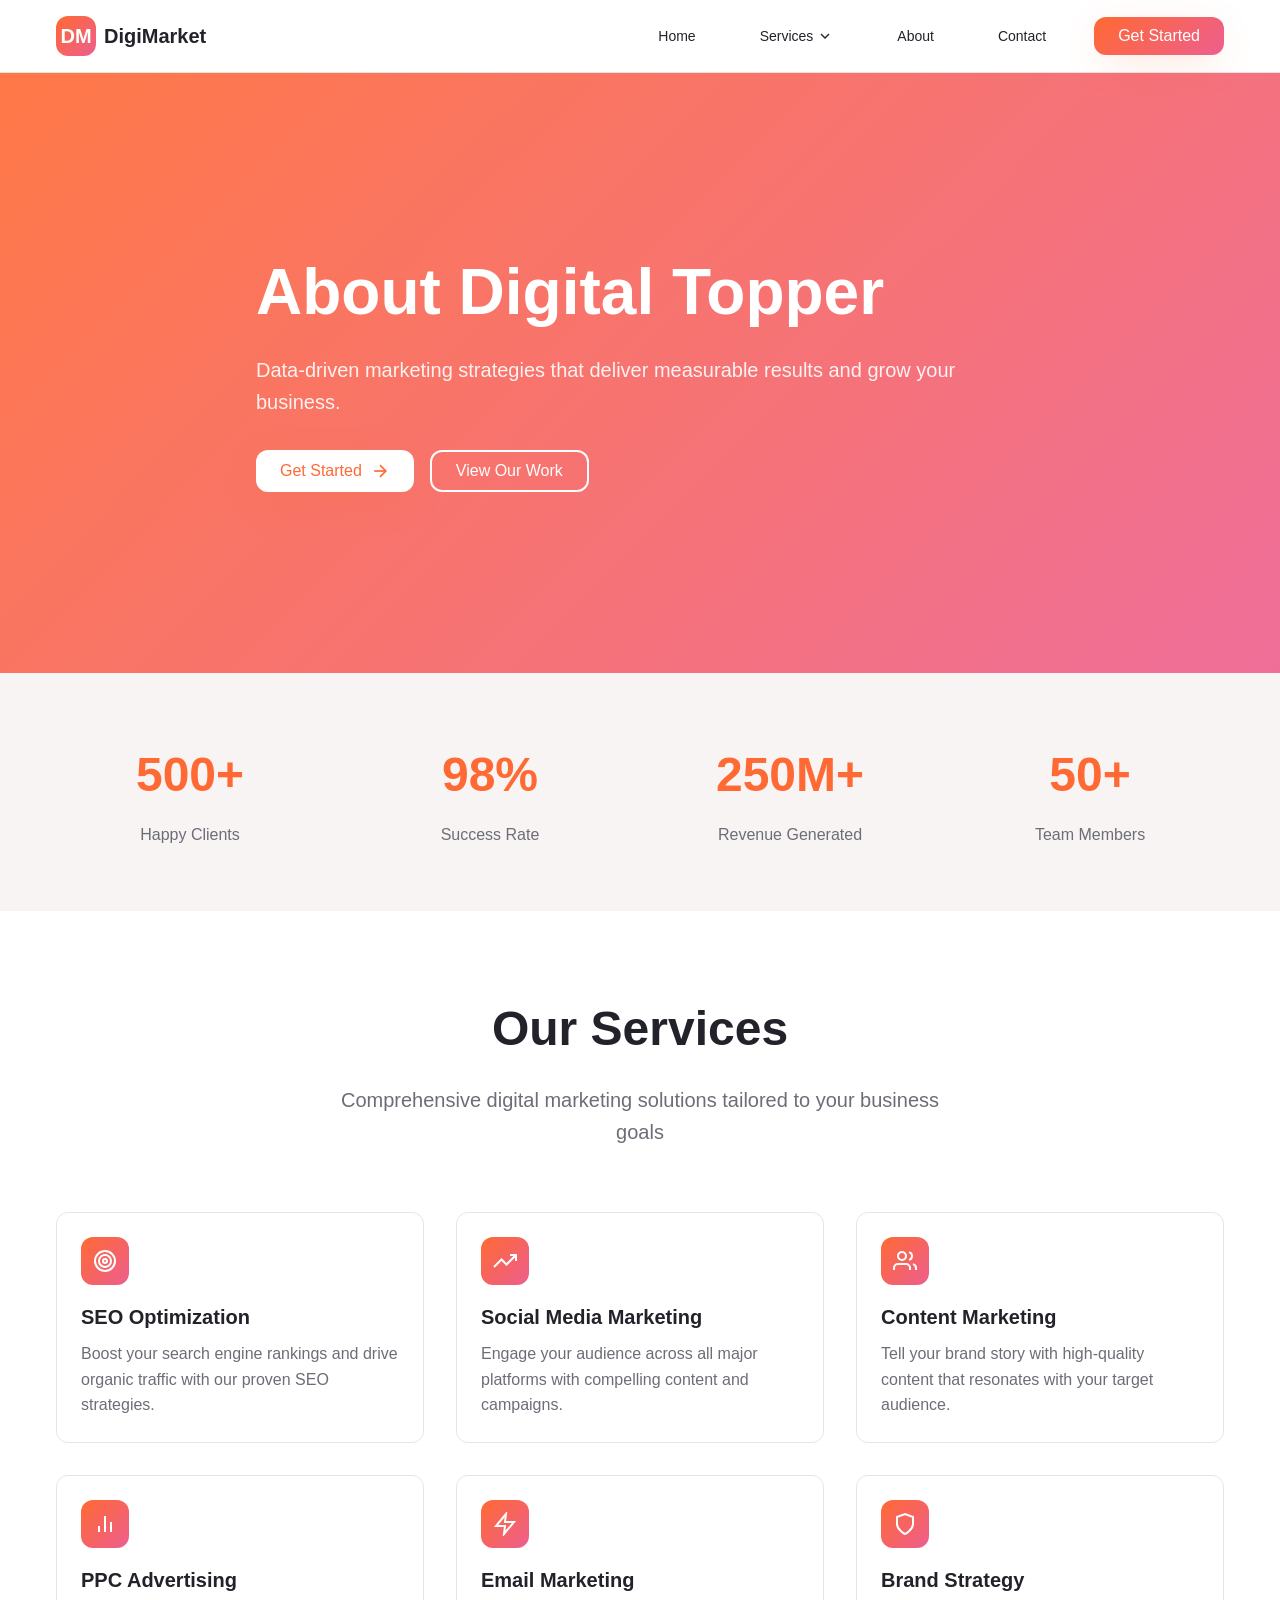
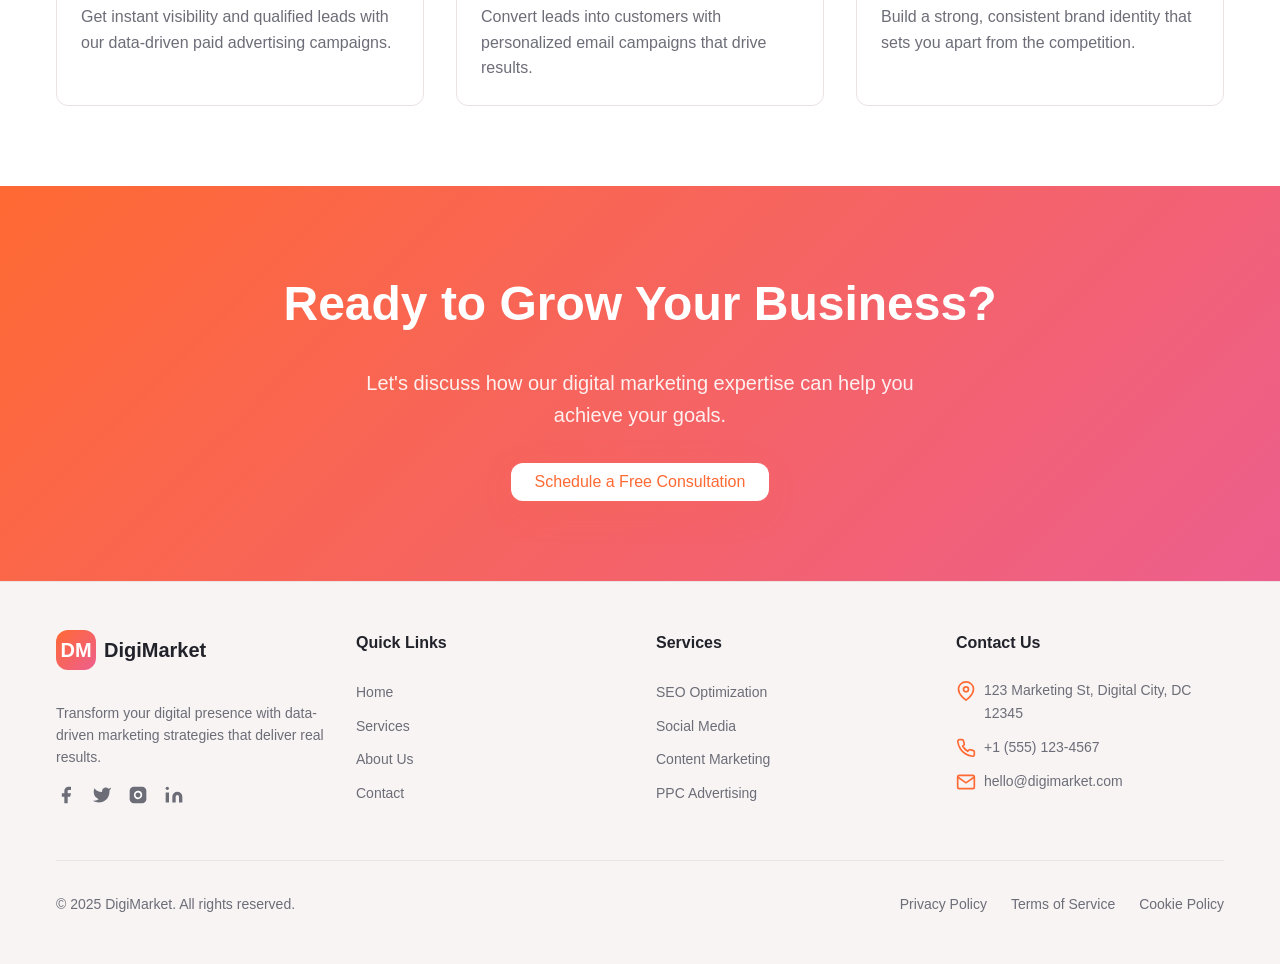
==== about.html @ c9eb3472 "about us page" ====
<!DOCTYPE html>
<html lang="en">
<head>
    <meta charset="UTF-8">
    <meta name="viewport" content="width=device-width, initial-scale=1.0">
    <title>DigiMarket - Digital Marketing Agency</title>
    <meta name="description" content="Transform your digital presence with data-driven marketing strategies. SEO, Social Media, PPC, and Content Marketing services.">
    <link rel="stylesheet" href="style.css">
</head>
<body>
    <!-- Header -->
    <header class="header">
        <nav class="nav-container">
            <div class="nav-content">
                <!-- Logo -->
                <div class="logo">
                    <div class="logo-icon">
                        <span>DM</span>
                    </div>
                    <span class="logo-text">DigiMarket</span>
                </div>

                <!-- Desktop Navigation -->
                <div class="nav-menu desktop-nav">
                    <a href="index.html" class="nav-link">Home</a>
                    
                    <div class="dropdown">
                        <button class="nav-link dropdown-toggle">
                            Services
                            <svg class="chevron" width="16" height="16" viewBox="0 0 24 24" fill="none" stroke="currentColor" stroke-width="2">
                                <polyline points="6 9 12 15 18 9"></polyline>
                            </svg>
                        </button>
                        <div class="dropdown-menu">
                            <div class="dropdown-grid">
                                <a href="#services" class="dropdown-item">
                                    <div class="dropdown-title">SEO Optimization</div>
                                    <p class="dropdown-desc">Boost your search rankings</p>
                                </a>
                                <a href="#services" class="dropdown-item">
                                    <div class="dropdown-title">Social Media Marketing</div>
                                    <p class="dropdown-desc">Engage your audience</p>
                                </a>
                                <a href="#services" class="dropdown-item">
                                    <div class="dropdown-title">Content Marketing</div>
                                    <p class="dropdown-desc">Tell your brand story</p>
                                </a>
                                <a href="#services" class="dropdown-item">
                                    <div class="dropdown-title">PPC Advertising</div>
                                    <p class="dropdown-desc">Drive targeted traffic</p>
                                </a>
                            </div>
                        </div>
                    </div>

                    <a href="about.html" class="nav-link">About</a>
                    <a href="#contact" class="nav-link">Contact</a>
                    
                    <button class="btn btn-primary">Get Started</button>
                </div>

                <!-- Mobile Menu Button -->
                <button class="mobile-menu-btn" id="mobileMenuBtn">
                    <svg class="menu-icon" width="24" height="24" viewBox="0 0 24 24" fill="none" stroke="currentColor" stroke-width="2">
                        <line x1="3" y1="12" x2="21" y2="12"></line>
                        <line x1="3" y1="6" x2="21" y2="6"></line>
                        <line x1="3" y1="18" x2="21" y2="18"></line>
                    </svg>
                    <svg class="close-icon" width="24" height="24" viewBox="0 0 24 24" fill="none" stroke="currentColor" stroke-width="2">
                        <line x1="18" y1="6" x2="6" y2="18"></line>
                        <line x1="6" y1="6" x2="18" y2="18"></line>
                    </svg>
                </button>
            </div>

            <!-- Mobile Menu -->
            <div class="mobile-menu" id="mobileMenu">
                <a href="#home" class="mobile-nav-link">Home</a>
                <div class="mobile-dropdown">
                    <div class="mobile-dropdown-title">Services</div>
                    <div class="mobile-dropdown-content">
                        <a href="#services" class="mobile-dropdown-link">SEO Optimization</a>
                        <a href="#services" class="mobile-dropdown-link">Social Media Marketing</a>
                        <a href="#services" class="mobile-dropdown-link">Content Marketing</a>
                        <a href="#services" class="mobile-dropdown-link">PPC Advertising</a>
                    </div>
                </div>
                <a href="#about" class="mobile-nav-link">About</a>
                <a href="#contact" class="mobile-nav-link">Contact</a>
                <button class="btn btn-primary mobile-btn">Get Started</button>
            </div>
        </nav>
    </header>

    <main>
        <!-- Hero Section -->
        <section id="home" class="hero">
            <div class="hero-overlay"></div>
            <div class="hero-image"></div>
            <div class="hero-content">
                <h1 class="hero-title">About Digital Topper</h1>
                <p class="hero-subtitle">Data-driven marketing strategies that deliver measurable results and grow your business.</p>
                <div class="hero-buttons">
                    <button class="btn btn-hero">
                        Get Started
                        <svg width="20" height="20" viewBox="0 0 24 24" fill="none" stroke="currentColor" stroke-width="2">
                            <line x1="5" y1="12" x2="19" y2="12"></line>
                            <polyline points="12 5 19 12 12 19"></polyline>
                        </svg>
                    </button>
                    <button class="btn btn-outline">View Our Work</button>
                </div>
            </div>
        </section>

        <!-- Stats Section -->
        <section class="stats">
            <div class="container">
                <div class="stats-grid">
                    <div class="stat-item">
                        <div class="stat-value">500+</div>
                        <div class="stat-label">Happy Clients</div>
                    </div>
                    <div class="stat-item">
                        <div class="stat-value">98%</div>
                        <div class="stat-label">Success Rate</div>
                    </div>
                    <div class="stat-item">
                        <div class="stat-value">250M+</div>
                        <div class="stat-label">Revenue Generated</div>
                    </div>
                    <div class="stat-item">
                        <div class="stat-value">50+</div>
                        <div class="stat-label">Team Members</div>
                    </div>
                </div>
            </div>
        </section>

        <!-- Services Section -->
        <section id="services" class="services">
            <div class="container">
                <div class="section-header">
                    <h2 class="section-title">Our Services</h2>
                    <p class="section-subtitle">Comprehensive digital marketing solutions tailored to your business goals</p>
                </div>
                <div class="services-grid">
                    <div class="service-card">
                        <div class="service-icon">
                            <svg width="24" height="24" viewBox="0 0 24 24" fill="none" stroke="currentColor" stroke-width="2">
                                <circle cx="12" cy="12" r="10"></circle>
                                <circle cx="12" cy="12" r="6"></circle>
                                <circle cx="12" cy="12" r="2"></circle>
                            </svg>
                        </div>
                        <h3 class="service-title">SEO Optimization</h3>
                        <p class="service-desc">Boost your search engine rankings and drive organic traffic with our proven SEO strategies.</p>
                    </div>
                    
                    <div class="service-card">
                        <div class="service-icon">
                            <svg width="24" height="24" viewBox="0 0 24 24" fill="none" stroke="currentColor" stroke-width="2">
                                <polyline points="23 6 13.5 15.5 8.5 10.5 1 18"></polyline>
                                <polyline points="17 6 23 6 23 12"></polyline>
                            </svg>
                        </div>
                        <h3 class="service-title">Social Media Marketing</h3>
                        <p class="service-desc">Engage your audience across all major platforms with compelling content and campaigns.</p>
                    </div>

                    <div class="service-card">
                        <div class="service-icon">
                            <svg width="24" height="24" viewBox="0 0 24 24" fill="none" stroke="currentColor" stroke-width="2">
                                <path d="M17 21v-2a4 4 0 0 0-4-4H5a4 4 0 0 0-4 4v2"></path>
                                <circle cx="9" cy="7" r="4"></circle>
                                <path d="M23 21v-2a4 4 0 0 0-3-3.87"></path>
                                <path d="M16 3.13a4 4 0 0 1 0 7.75"></path>
                            </svg>
                        </div>
                        <h3 class="service-title">Content Marketing</h3>
                        <p class="service-desc">Tell your brand story with high-quality content that resonates with your target audience.</p>
                    </div>

                    <div class="service-card">
                        <div class="service-icon">
                            <svg width="24" height="24" viewBox="0 0 24 24" fill="none" stroke="currentColor" stroke-width="2">
                                <line x1="18" y1="20" x2="18" y2="10"></line>
                                <line x1="12" y1="20" x2="12" y2="4"></line>
                                <line x1="6" y1="20" x2="6" y2="14"></line>
                            </svg>
                        </div>
                        <h3 class="service-title">PPC Advertising</h3>
                        <p class="service-desc">Get instant visibility and qualified leads with our data-driven paid advertising campaigns.</p>
                    </div>

                    <div class="service-card">
                        <div class="service-icon">
                            <svg width="24" height="24" viewBox="0 0 24 24" fill="none" stroke="currentColor" stroke-width="2">
                                <polygon points="13 2 3 14 12 14 11 22 21 10 12 10 13 2"></polygon>
                            </svg>
                        </div>
                        <h3 class="service-title">Email Marketing</h3>
                        <p class="service-desc">Convert leads into customers with personalized email campaigns that drive results.</p>
                    </div>

                    <div class="service-card">
                        <div class="service-icon">
                            <svg width="24" height="24" viewBox="0 0 24 24" fill="none" stroke="currentColor" stroke-width="2">
                                <path d="M12 22s8-4 8-10V5l-8-3-8 3v7c0 6 8 10 8 10z"></path>
                            </svg>
                        </div>
                        <h3 class="service-title">Brand Strategy</h3>
                        <p class="service-desc">Build a strong, consistent brand identity that sets you apart from the competition.</p>
                    </div>
                </div>
            </div>
        </section>

        <!-- CTA Section -->
        <section id="contact" class="cta">
            <div class="container cta-content">
                <h2 class="cta-title">Ready to Grow Your Business?</h2>
                <p class="cta-subtitle">Let's discuss how our digital marketing expertise can help you achieve your goals.</p>
                <button class="btn btn-hero">Schedule a Free Consultation</button>
            </div>
        </section>
    </main>

    <!-- Footer -->
    <footer class="footer">
        <div class="container">
            <div class="footer-grid">
                <!-- Company Info -->
                <div class="footer-col">
                    <div class="logo footer-logo">
                        <div class="logo-icon">
                            <span>DM</span>
                        </div>
                        <span class="logo-text">DigiMarket</span>
                    </div>
                    <p class="footer-desc">Transform your digital presence with data-driven marketing strategies that deliver real results.</p>
                    <div class="social-links">
                        <a href="#" class="social-link">
                            <svg width="20" height="20" viewBox="0 0 24 24" fill="currentColor">
                                <path d="M18 2h-3a5 5 0 0 0-5 5v3H7v4h3v8h4v-8h3l1-4h-4V7a1 1 0 0 1 1-1h3z"></path>
                            </svg>
                        </a>
                        <a href="#" class="social-link">
                            <svg width="20" height="20" viewBox="0 0 24 24" fill="currentColor">
                                <path d="M23 3a10.9 10.9 0 0 1-3.14 1.53 4.48 4.48 0 0 0-7.86 3v1A10.66 10.66 0 0 1 3 4s-4 9 5 13a11.64 11.64 0 0 1-7 2c9 5 20 0 20-11.5a4.5 4.5 0 0 0-.08-.83A7.72 7.72 0 0 0 23 3z"></path>
                            </svg>
                        </a>
                        <a href="#" class="social-link">
                            <svg width="20" height="20" viewBox="0 0 24 24" fill="currentColor">
                                <rect x="2" y="2" width="20" height="20" rx="5" ry="5"></rect>
                                <path d="M16 11.37A4 4 0 1 1 12.63 8 4 4 0 0 1 16 11.37z" stroke="white" stroke-width="2"></path>
                                <line x1="17.5" y1="6.5" x2="17.51" y2="6.5" stroke="white" stroke-width="2"></line>
                            </svg>
                        </a>
                        <a href="#" class="social-link">
                            <svg width="20" height="20" viewBox="0 0 24 24" fill="currentColor">
                                <path d="M16 8a6 6 0 0 1 6 6v7h-4v-7a2 2 0 0 0-2-2 2 2 0 0 0-2 2v7h-4v-7a6 6 0 0 1 6-6z"></path>
                                <rect x="2" y="9" width="4" height="12"></rect>
                                <circle cx="4" cy="4" r="2"></circle>
                            </svg>
                        </a>
                    </div>
                </div>

                <!-- Quick Links -->
                <div class="footer-col">
                    <h3 class="footer-heading">Quick Links</h3>
                    <ul class="footer-links">
                        <li><a href="#home">Home</a></li>
                        <li><a href="#services">Services</a></li>
                        <li><a href="#about">About Us</a></li>
                        <li><a href="#contact">Contact</a></li>
                    </ul>
                </div>

                <!-- Services -->
                <div class="footer-col">
                    <h3 class="footer-heading">Services</h3>
                    <ul class="footer-links">
                        <li><a href="#">SEO Optimization</a></li>
                        <li><a href="#">Social Media</a></li>
                        <li><a href="#">Content Marketing</a></li>
                        <li><a href="#">PPC Advertising</a></li>
                    </ul>
                </div>

                <!-- Contact Info -->
                <div class="footer-col">
                    <h3 class="footer-heading">Contact Us</h3>
                    <ul class="footer-contact">
                        <li>
                            <svg width="20" height="20" viewBox="0 0 24 24" fill="none" stroke="currentColor" stroke-width="2">
                                <path d="M21 10c0 7-9 13-9 13s-9-6-9-13a9 9 0 0 1 18 0z"></path>
                                <circle cx="12" cy="10" r="3"></circle>
                            </svg>
                            <span>123 Marketing St, Digital City, DC 12345</span>
                        </li>
                        <li>
                            <svg width="20" height="20" viewBox="0 0 24 24" fill="none" stroke="currentColor" stroke-width="2">
                                <path d="M22 16.92v3a2 2 0 0 1-2.18 2 19.79 19.79 0 0 1-8.63-3.07 19.5 19.5 0 0 1-6-6 19.79 19.79 0 0 1-3.07-8.67A2 2 0 0 1 4.11 2h3a2 2 0 0 1 2 1.72 12.84 12.84 0 0 0 .7 2.81 2 2 0 0 1-.45 2.11L8.09 9.91a16 16 0 0 0 6 6l1.27-1.27a2 2 0 0 1 2.11-.45 12.84 12.84 0 0 0 2.81.7A2 2 0 0 1 22 16.92z"></path>
                            </svg>
                            <span>+1 (555) 123-4567</span>
                        </li>
                        <li>
                            <svg width="20" height="20" viewBox="0 0 24 24" fill="none" stroke="currentColor" stroke-width="2">
                                <path d="M4 4h16c1.1 0 2 .9 2 2v12c0 1.1-.9 2-2 2H4c-1.1 0-2-.9-2-2V6c0-1.1.9-2 2-2z"></path>
                                <polyline points="22,6 12,13 2,6"></polyline>
                            </svg>
                            <span>hello@digimarket.com</span>
                        </li>
                    </ul>
                </div>
            </div>

            <div class="footer-bottom">
                <p class="footer-copyright">© 2025 DigiMarket. All rights reserved.</p>
                <div class="footer-legal">
                    <a href="#">Privacy Policy</a>
                    <a href="#">Terms of Service</a>
                    <a href="#">Cookie Policy</a>
                </div>
            </div>
        </div>
    </footer>

    <script src="script.js"></script>
</body>
</html>
---- style.css ----
/* CSS Variables - Design System */
:root {
    --background: #ffffff;
    --foreground: hsl(240, 10%, 15%);
    --primary: hsl(16, 100%, 60%);
    --primary-foreground: #ffffff;
    --primary-glow: hsl(16, 100%, 70%);
    --secondary: hsl(265, 60%, 50%);
    --accent: hsl(340, 80%, 65%);
    --muted: hsl(20, 20%, 96%);
    --muted-foreground: hsl(240, 5%, 45%);
    --border: hsl(20, 15%, 90%);
    --radius: 0.75rem;
    --shadow-glow: 0 10px 40px -10px rgba(255, 107, 53, 0.3);
    --shadow-card: 0 4px 20px -2px rgba(38, 38, 51, 0.08);
}

/* Reset */
* {
    margin: 0;
    padding: 0;
    box-sizing: border-box;
}

body {
    font-family: -apple-system, BlinkMacSystemFont, 'Segoe UI', Roboto, 'Helvetica Neue', Arial, sans-serif;
    background-color: var(--background);
    color: var(--foreground);
    line-height: 1.6;
}

.container {
    max-width: 1200px;
    margin: 0 auto;
    padding: 0 1rem;
}

/* Header */
.header {
    position: sticky;
    top: 0;
    z-index: 50;
    width: 100%;
    background-color: rgba(255, 255, 255, 0.95);
    backdrop-filter: blur(10px);
    border-bottom: 1px solid var(--border);
}

.nav-container {
    max-width: 1200px;
    margin: 0 auto;
    padding: 1rem;
}

.nav-content {
    display: flex;
    align-items: center;
    justify-content: space-between;
}

/* Logo */
.logo {
    display: flex;
    align-items: center;
    gap: 0.5rem;
}

.logo-icon {
    display: flex;
    align-items: center;
    justify-content: center;
    width: 40px;
    height: 40px;
    background: linear-gradient(135deg, var(--primary), var(--accent));
    border-radius: var(--radius);
}

.logo-icon span {
    font-size: 1.25rem;
    font-weight: 700;
    color: var(--primary-foreground);
}

.logo-text {
    font-size: 1.25rem;
    font-weight: 700;
    color: var(--foreground);
}

/* Navigation */
.nav-menu {
    display: none;
    align-items: center;
    gap: 2rem;
}

.nav-link {
    padding: 0.5rem 1rem;
    font-size: 0.875rem;
    font-weight: 500;
    color: var(--foreground);
    text-decoration: none;
    transition: color 0.3s;
    background: none;
    border: none;
    cursor: pointer;
    display: flex;
    align-items: center;
    gap: 0.25rem;
}

.nav-link:hover {
    color: var(--primary);
}

/* Dropdown */
.dropdown {
    position: relative;
}

.dropdown-toggle {
    display: flex;
    align-items: center;
    gap: 0.25rem;
}

.chevron {
    transition: transform 0.3s;
}

.dropdown:hover .chevron {
    transform: rotate(180deg);
}

.dropdown-menu {
    position: absolute;
    top: 100%;
    left: 0;
    margin-top: 0.5rem;
    background-color: var(--background);
    border: 1px solid var(--border);
    border-radius: var(--radius);
    box-shadow: var(--shadow-card);
    opacity: 0;
    visibility: hidden;
    transform: translateY(-10px);
    transition: all 0.3s;
    z-index: 100;
}

.dropdown:hover .dropdown-menu {
    opacity: 1;
    visibility: visible;
    transform: translateY(0);
}

.dropdown-grid {
    display: grid;
    grid-template-columns: repeat(2, 1fr);
    gap: 0.75rem;
    padding: 1rem;
    width: 500px;
}

.dropdown-item {
    padding: 0.75rem;
    border-radius: calc(var(--radius) - 2px);
    text-decoration: none;
    color: var(--foreground);
    transition: background-color 0.3s;
}

.dropdown-item:hover {
    background-color: var(--accent);
    color: var(--primary-foreground);
}

.dropdown-title {
    font-size: 0.875rem;
    font-weight: 500;
    margin-bottom: 0.25rem;
}

.dropdown-desc {
    font-size: 0.875rem;
    color: var(--muted-foreground);
}

.dropdown-item:hover .dropdown-desc {
    color: rgba(255, 255, 255, 0.9);
}

/* Buttons */
.btn {
    padding: 0.625rem 1.5rem;
    font-size: 1rem;
    font-weight: 500;
    border-radius: var(--radius);
    border: none;
    cursor: pointer;
    transition: all 0.3s;
    display: inline-flex;
    align-items: center;
    gap: 0.5rem;
}

.btn-primary {
    background: linear-gradient(135deg, var(--primary), var(--accent));
    color: var(--primary-foreground);
    box-shadow: var(--shadow-glow);
}

.btn-primary:hover {
    opacity: 0.9;
}

.btn-hero {
    background-color: var(--background);
    color: var(--primary);
    box-shadow: var(--shadow-glow);
}

.btn-hero:hover {
    background-color: rgba(255, 255, 255, 0.9);
}

.btn-outline {
    background-color: transparent;
    color: var(--primary-foreground);
    border: 2px solid var(--primary-foreground);
}

.btn-outline:hover {
    background-color: rgba(255, 255, 255, 0.1);
}

/* Mobile Menu */
.mobile-menu-btn {
    display: block;
    background: none;
    border: none;
    cursor: pointer;
    padding: 0.5rem;
}

.close-icon {
    display: none;
}

.mobile-menu-btn.active .menu-icon {
    display: none;
}

.mobile-menu-btn.active .close-icon {
    display: block;
}

.mobile-menu {
    display: none;
    flex-direction: column;
    gap: 1rem;
    margin-top: 1rem;
    padding-bottom: 1rem;
    animation: fadeIn 0.3s ease-out;
}

.mobile-menu.active {
    display: flex;
}

.mobile-nav-link {
    padding: 0.5rem 1rem;
    font-size: 0.875rem;
    font-weight: 500;
    color: var(--foreground);
    text-decoration: none;
}

.mobile-dropdown-title {
    padding: 0.5rem 1rem;
    font-size: 0.875rem;
    font-weight: 500;
    display: flex;
    align-items: center;
    gap: 0.5rem;
}

.mobile-dropdown-content {
    padding-left: 2rem;
    display: flex;
    flex-direction: column;
    gap: 0.5rem;
}

.mobile-dropdown-link {
    font-size: 0.875rem;
    color: var(--muted-foreground);
    text-decoration: none;
}

.mobile-btn {
    margin: 0 1rem;
}

/* Hero Section */
.hero {
    position: relative;
    overflow: hidden;
    min-height: 600px;
    display: flex;
    align-items: center;
}

.hero-overlay {
    position: absolute;
    inset: 0;
    background: linear-gradient(135deg, var(--primary), var(--accent));
    opacity: 0.9;
}

.hero-image {
    position: absolute;
    inset: 0;
    background-image: url('https://images.unsplash.com/photo-1460925895917-afdab827c52f?auto=format&fit=crop&w=1920&q=80');
    background-size: cover;
    background-position: center;
    opacity: 0.2;
}

.hero-content {
    position: relative;
    max-width: 1200px;
    margin: 0 auto;
    padding: 6rem 1rem;
    max-width: 800px;
    animation: fadeInUp 0.8s ease-out;
}

.hero-title {
    font-size: 3rem;
    font-weight: 700;
    color: var(--primary-foreground);
    margin-bottom: 1.5rem;
    line-height: 1.2;
}

.hero-subtitle {
    font-size: 1.25rem;
    color: rgba(255, 255, 255, 0.9);
    margin-bottom: 2rem;
}

.hero-buttons {
    display: flex;
    flex-wrap: wrap;
    gap: 1rem;
}

/* Stats Section */
.stats {
    background-color: var(--muted);
    padding: 4rem 1rem;
}

.stats-grid {
    display: grid;
    grid-template-columns: repeat(2, 1fr);
    gap: 2rem;
}

.stat-item {
    text-align: center;
    animation: fadeInUp 0.8s ease-out;
}

.stat-value {
    font-size: 3rem;
    font-weight: 700;
    color: var(--primary);
    margin-bottom: 0.5rem;
}

.stat-label {
    color: var(--muted-foreground);
}

/* Services Section */
.services {
    padding: 5rem 1rem;
}

.section-header {
    text-align: center;
    margin-bottom: 4rem;
    animation: fadeIn 0.6s ease-out;
}

.section-title {
    font-size: 2.5rem;
    font-weight: 700;
    margin-bottom: 1rem;
}

.section-subtitle {
    font-size: 1.25rem;
    color: var(--muted-foreground);
    max-width: 600px;
    margin: 0 auto;
}

.services-grid {
    display: grid;
    grid-template-columns: 1fr;
    gap: 2rem;
}

.service-card {
    padding: 1.5rem;
    border: 1px solid var(--border);
    border-radius: var(--radius);
    background-color: var(--background);
    transition: all 0.3s;
    animation: fadeInUp 0.8s ease-out;
}

.service-card:hover {
    box-shadow: var(--shadow-glow);
    transform: translateY(-5px);
}

.service-icon {
    width: 48px;
    height: 48px;
    display: flex;
    align-items: center;
    justify-content: center;
    background: linear-gradient(135deg, var(--primary), var(--accent));
    border-radius: var(--radius);
    margin-bottom: 1rem;
    transition: transform 0.3s;
}

.service-card:hover .service-icon {
    transform: scale(1.1);
}

.service-icon svg {
    color: var(--primary-foreground);
}

.service-title {
    font-size: 1.25rem;
    font-weight: 600;
    margin-bottom: 0.5rem;
    transition: color 0.3s;
}

.service-card:hover .service-title {
    color: var(--primary);
}

.service-desc {
    color: var(--muted-foreground);
}

/* CTA Section */
.cta {
    background: linear-gradient(135deg, var(--primary), var(--accent));
    padding: 5rem 1rem;
}

.cta-content {
    text-align: center;
}

.cta-title {
    font-size: 2.5rem;
    font-weight: 700;
    color: var(--primary-foreground);
    margin-bottom: 1.5rem;
    animation: fadeIn 0.6s ease-out;
}

.cta-subtitle {
    font-size: 1.25rem;
    color: rgba(255, 255, 255, 0.9);
    margin-bottom: 2rem;
    max-width: 600px;
    margin-left: auto;
    margin-right: auto;
    animation: fadeInUp 0.8s ease-out;
}

/* Footer */
.footer {
    background-color: var(--muted);
    border-top: 1px solid var(--border);
    padding: 3rem 1rem;
}

.footer-grid {
    display: grid;
    grid-template-columns: 1fr;
    gap: 2rem;
    margin-bottom: 3rem;
}

.footer-col {
    display: flex;
    flex-direction: column;
    gap: 1rem;
}

.footer-logo {
    margin-bottom: 1rem;
}

.footer-desc {
    font-size: 0.875rem;
    color: var(--muted-foreground);
}

.social-links {
    display: flex;
    gap: 1rem;
}

.social-link {
    color: var(--muted-foreground);
    transition: color 0.3s;
}

.social-link:hover {
    color: var(--primary);
}

.footer-heading {
    font-size: 1rem;
    font-weight: 600;
    margin-bottom: 0.5rem;
}

.footer-links {
    list-style: none;
    display: flex;
    flex-direction: column;
    gap: 0.5rem;
}

.footer-links a {
    font-size: 0.875rem;
    color: var(--muted-foreground);
    text-decoration: none;
    transition: color 0.3s;
}

.footer-links a:hover {
    color: var(--primary);
}

.footer-contact {
    list-style: none;
    display: flex;
    flex-direction: column;
    gap: 0.75rem;
}

.footer-contact li {
    display: flex;
    align-items: flex-start;
    gap: 0.5rem;
    font-size: 0.875rem;
    color: var(--muted-foreground);
}

.footer-contact svg {
    color: var(--primary);
    flex-shrink: 0;
    margin-top: 2px;
}

.footer-bottom {
    display: flex;
    flex-direction: column;
    gap: 1rem;
    padding-top: 2rem;
    border-top: 1px solid var(--border);
    align-items: center;
}

.footer-copyright {
    font-size: 0.875rem;
    color: var(--muted-foreground);
}

.footer-legal {
    display: flex;
    gap: 1.5rem;
}

.footer-legal a {
    font-size: 0.875rem;
    color: var(--muted-foreground);
    text-decoration: none;
    transition: color 0.3s;
}

.footer-legal a:hover {
    color: var(--primary);
}

/* Animations */
@keyframes fadeIn {
    from {
        opacity: 0;
    }
    to {
        opacity: 1;
    }
}

@keyframes fadeInUp {
    from {
        opacity: 0;
        transform: translateY(30px);
    }
    to {
        opacity: 1;
        transform: translateY(0);
    }
}

/* Responsive Design */
@media (min-width: 768px) {
    .nav-menu {
        display: flex;
    }

    .mobile-menu-btn {
        display: none;
    }

    .desktop-nav {
        display: flex !important;
    }

    .hero-title {
        font-size: 4rem;
    }

    .stats-grid {
        grid-template-columns: repeat(4, 1fr);
    }

    .services-grid {
        grid-template-columns: repeat(2, 1fr);
    }

    .footer-grid {
        grid-template-columns: repeat(4, 1fr);
    }

    .footer-bottom {
        flex-direction: row;
        justify-content: space-between;
    }
}

@media (min-width: 1024px) {
    .services-grid {
        grid-template-columns: repeat(3, 1fr);
    }

    .section-title {
        font-size: 3rem;
    }

    .cta-title {
        font-size: 3rem;
    }
}
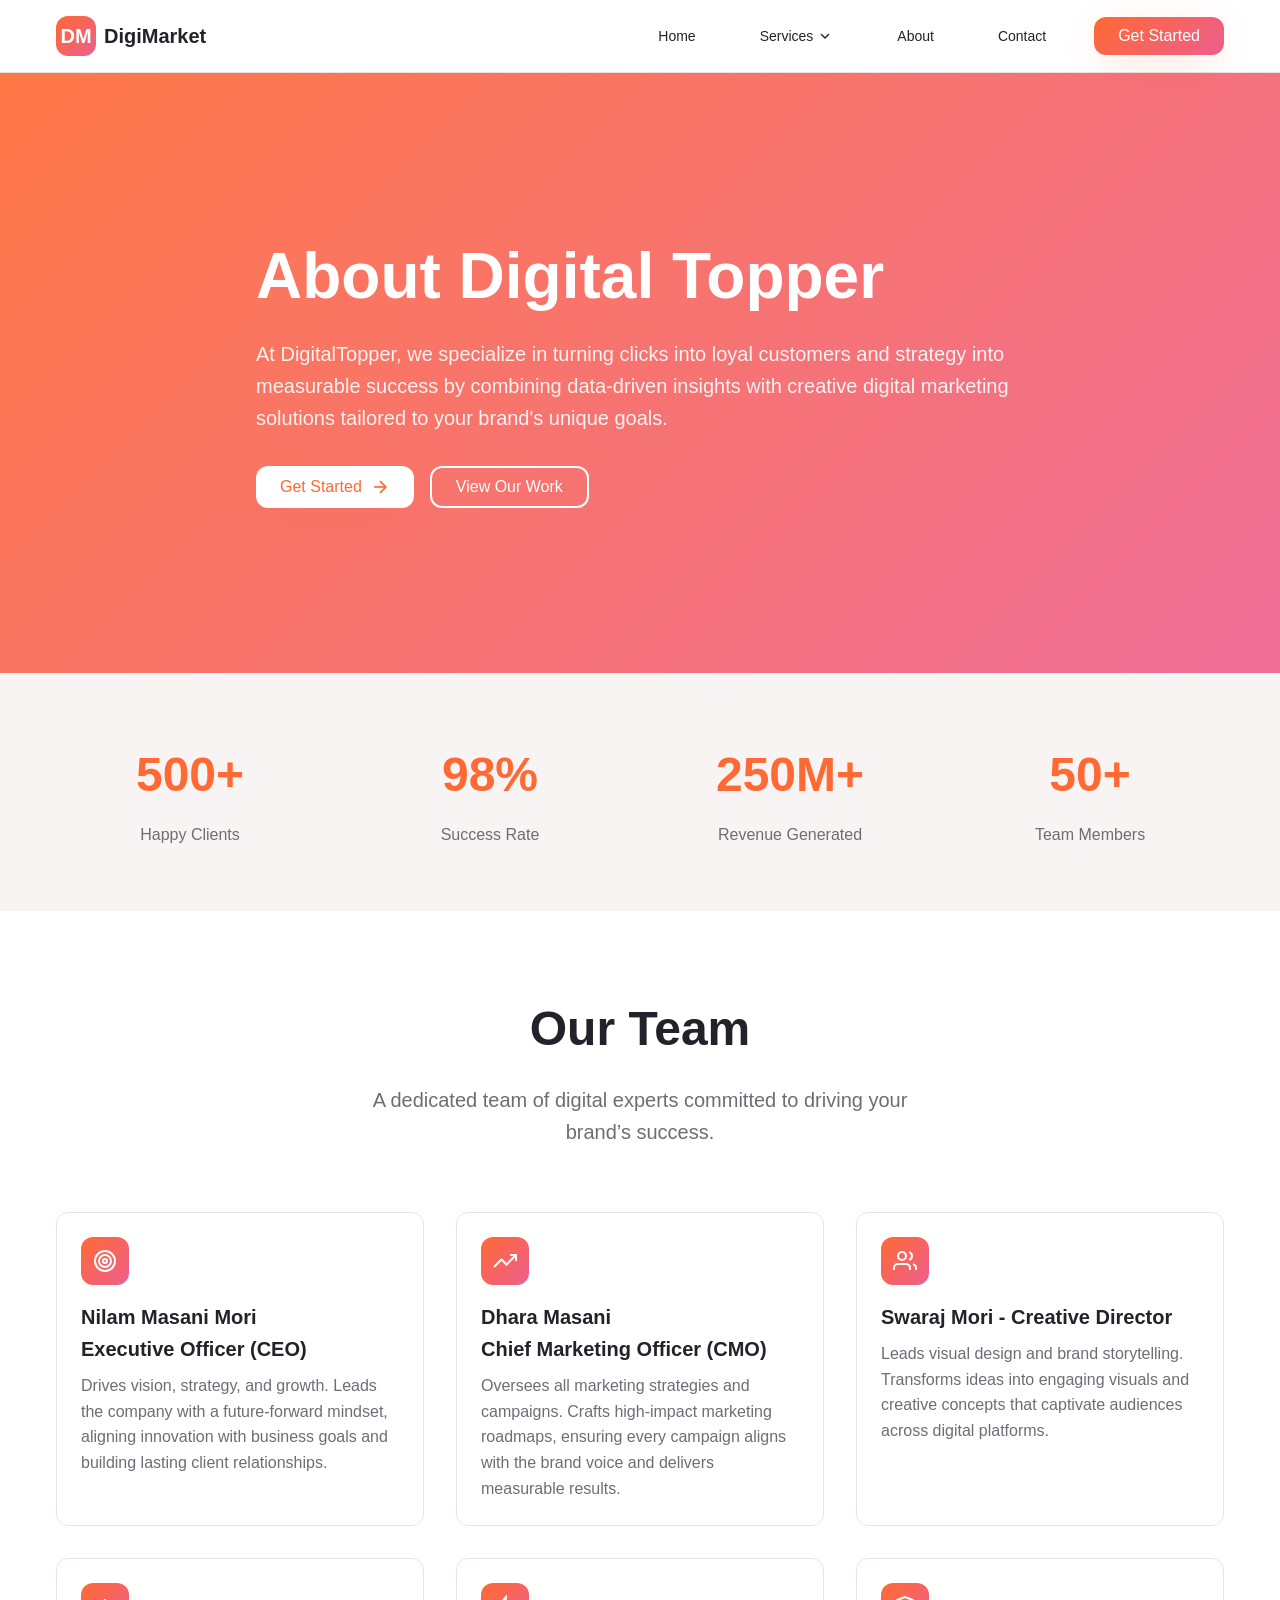
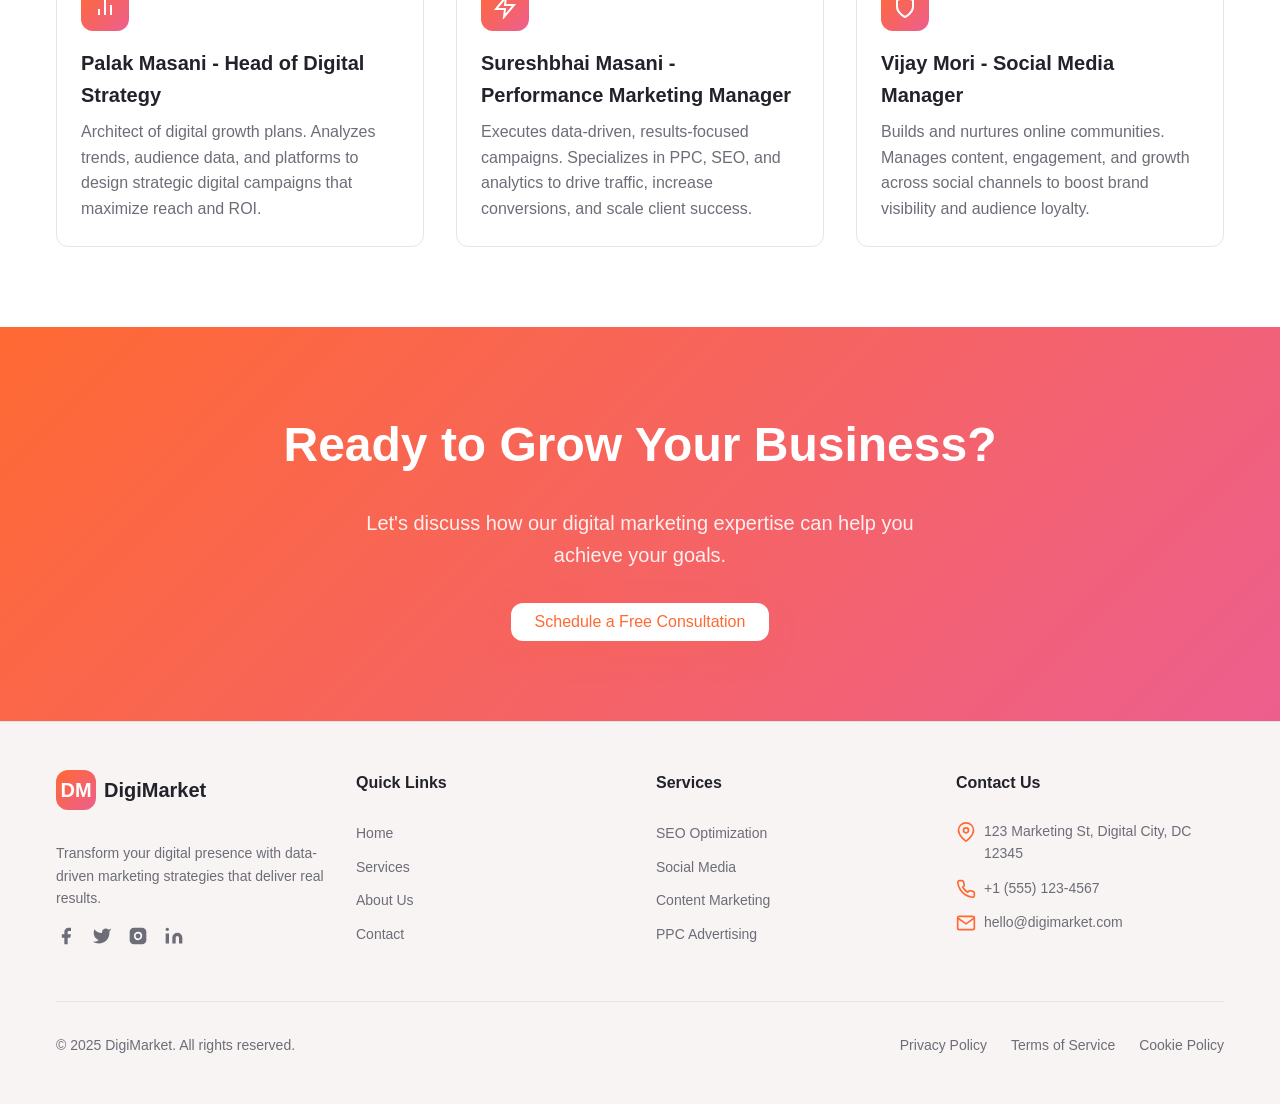
==== commit 32de34fa: "full site structure" ====
--- a/about.html
+++ b/about.html
@@ -33,19 +33,19 @@
                         </button>
                         <div class="dropdown-menu">
                             <div class="dropdown-grid">
-                                <a href="#services" class="dropdown-item">
+                                <a href="seo-optimization.html" class="dropdown-item">
                                     <div class="dropdown-title">SEO Optimization</div>
                                     <p class="dropdown-desc">Boost your search rankings</p>
                                 </a>
-                                <a href="#services" class="dropdown-item">
+                                <a href="social-marketing.html" class="dropdown-item">
                                     <div class="dropdown-title">Social Media Marketing</div>
                                     <p class="dropdown-desc">Engage your audience</p>
                                 </a>
-                                <a href="#services" class="dropdown-item">
+                                <a href="content-marketing.html" class="dropdown-item">
                                     <div class="dropdown-title">Content Marketing</div>
                                     <p class="dropdown-desc">Tell your brand story</p>
                                 </a>
-                                <a href="#services" class="dropdown-item">
+                                <a href="ppc.html" class="dropdown-item">
                                     <div class="dropdown-title">PPC Advertising</div>
                                     <p class="dropdown-desc">Drive targeted traffic</p>
                                 </a>
@@ -54,9 +54,9 @@
                     </div>
 
                     <a href="about.html" class="nav-link">About</a>
-                    <a href="#contact" class="nav-link">Contact</a>
+                    <a href="contact.html" class="nav-link">Contact</a>
                     
-                    <button class="btn btn-primary">Get Started</button>
+                    <a href="contact.html"><button class="btn btn-primary">Get Started</button></a>
                 </div>
 
                 <!-- Mobile Menu Button -->
@@ -99,7 +99,7 @@
             <div class="hero-image"></div>
             <div class="hero-content">
                 <h1 class="hero-title">About Digital Topper</h1>
-                <p class="hero-subtitle">Data-driven marketing strategies that deliver measurable results and grow your business.</p>
+                <p class="hero-subtitle">At DigitalTopper, we specialize in turning clicks into loyal customers and strategy into measurable success by combining data-driven insights with creative digital marketing solutions tailored to your brand's unique goals.</p>
                 <div class="hero-buttons">
                     <button class="btn btn-hero">
                         Get Started
@@ -141,8 +141,8 @@
         <section id="services" class="services">
             <div class="container">
                 <div class="section-header">
-                    <h2 class="section-title">Our Services</h2>
-                    <p class="section-subtitle">Comprehensive digital marketing solutions tailored to your business goals</p>
+                    <h2 class="section-title">Our Team</h2>
+                    <p class="section-subtitle">A dedicated team of digital experts committed to driving your brand’s success.</p>
                 </div>
                 <div class="services-grid">
                     <div class="service-card">
@@ -153,8 +153,9 @@
                                 <circle cx="12" cy="12" r="2"></circle>
                             </svg>
                         </div>
-                        <h3 class="service-title">SEO Optimization</h3>
-                        <p class="service-desc">Boost your search engine rankings and drive organic traffic with our proven SEO strategies.</p>
+                        <h3 class="service-title">Nilam Masani Mori </br> Executive Officer (CEO)</h3>
+                        <p class="service-desc">Drives vision, strategy, and growth.
+Leads the company with a future-forward mindset, aligning innovation with business goals and building lasting client relationships.</p>
                     </div>
                     
                     <div class="service-card">
@@ -164,8 +165,9 @@
                                 <polyline points="17 6 23 6 23 12"></polyline>
                             </svg>
                         </div>
-                        <h3 class="service-title">Social Media Marketing</h3>
-                        <p class="service-desc">Engage your audience across all major platforms with compelling content and campaigns.</p>
+                        <h3 class="service-title">Dhara Masani </br>Chief Marketing Officer (CMO)</h3>
+                        <p class="service-desc">Oversees all marketing strategies and campaigns.
+Crafts high-impact marketing roadmaps, ensuring every campaign aligns with the brand voice and delivers measurable results.</p>
                     </div>
 
                     <div class="service-card">
@@ -177,8 +179,9 @@
                                 <path d="M16 3.13a4 4 0 0 1 0 7.75"></path>
                             </svg>
                         </div>
-                        <h3 class="service-title">Content Marketing</h3>
-                        <p class="service-desc">Tell your brand story with high-quality content that resonates with your target audience.</p>
+                        <h3 class="service-title">Swaraj Mori - Creative Director</h3>
+                        <p class="service-desc">Leads visual design and brand storytelling.
+Transforms ideas into engaging visuals and creative concepts that captivate audiences across digital platforms.</p>
                     </div>
 
                     <div class="service-card">
@@ -189,8 +192,9 @@
                                 <line x1="6" y1="20" x2="6" y2="14"></line>
                             </svg>
                         </div>
-                        <h3 class="service-title">PPC Advertising</h3>
-                        <p class="service-desc">Get instant visibility and qualified leads with our data-driven paid advertising campaigns.</p>
+                        <h3 class="service-title">Palak Masani - Head of Digital Strategy</h3>
+                        <p class="service-desc">Architect of digital growth plans.
+Analyzes trends, audience data, and platforms to design strategic digital campaigns that maximize reach and ROI.</p>
                     </div>
 
                     <div class="service-card">
@@ -199,8 +203,9 @@
                                 <polygon points="13 2 3 14 12 14 11 22 21 10 12 10 13 2"></polygon>
                             </svg>
                         </div>
-                        <h3 class="service-title">Email Marketing</h3>
-                        <p class="service-desc">Convert leads into customers with personalized email campaigns that drive results.</p>
+                        <h3 class="service-title">Sureshbhai Masani - Performance Marketing Manager</h3>
+                        <p class="service-desc">Executes data-driven, results-focused campaigns.
+Specializes in PPC, SEO, and analytics to drive traffic, increase conversions, and scale client success.</p>
                     </div>
 
                     <div class="service-card">
@@ -209,8 +214,9 @@
                                 <path d="M12 22s8-4 8-10V5l-8-3-8 3v7c0 6 8 10 8 10z"></path>
                             </svg>
                         </div>
-                        <h3 class="service-title">Brand Strategy</h3>
-                        <p class="service-desc">Build a strong, consistent brand identity that sets you apart from the competition.</p>
+                        <h3 class="service-title">Vijay Mori - Social Media Manager</h3>
+                        <p class="service-desc">Builds and nurtures online communities.
+Manages content, engagement, and growth across social channels to boost brand visibility and audience loyalty.</p>
                     </div>
                 </div>
             </div>
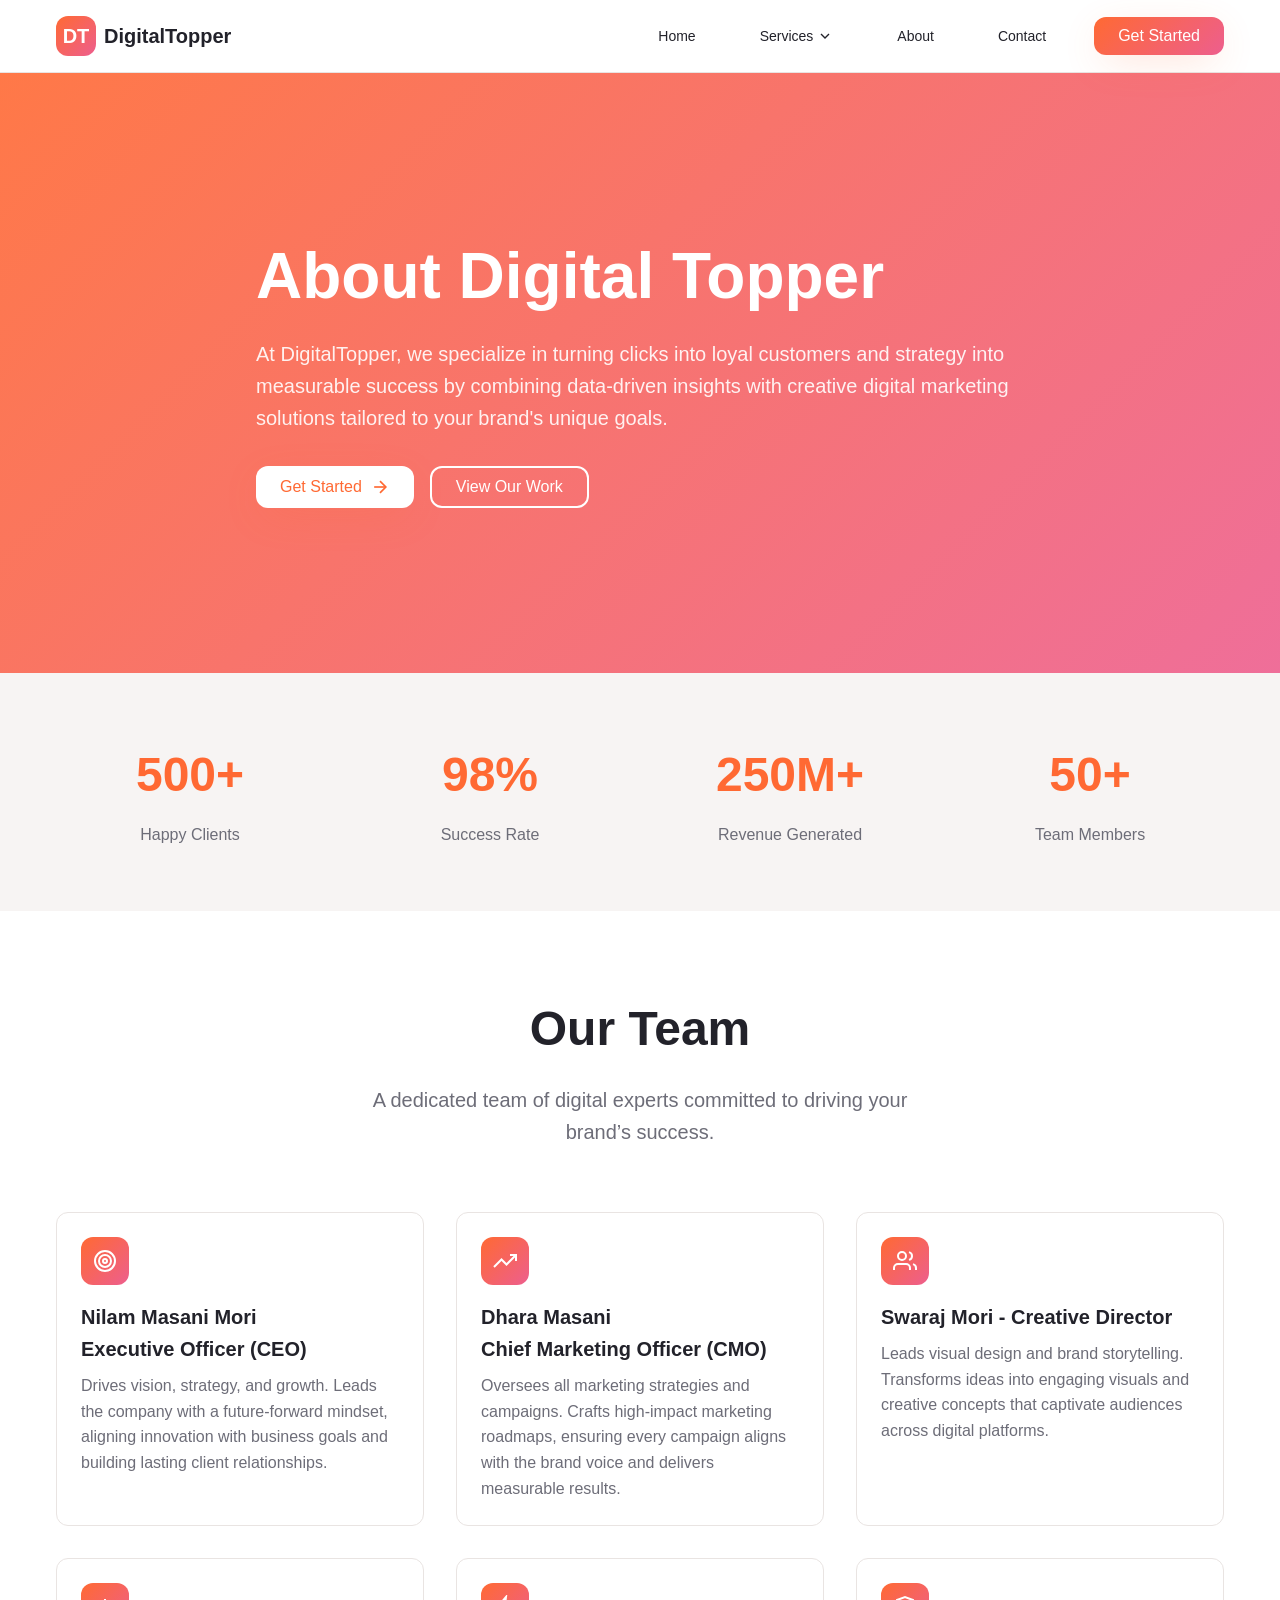
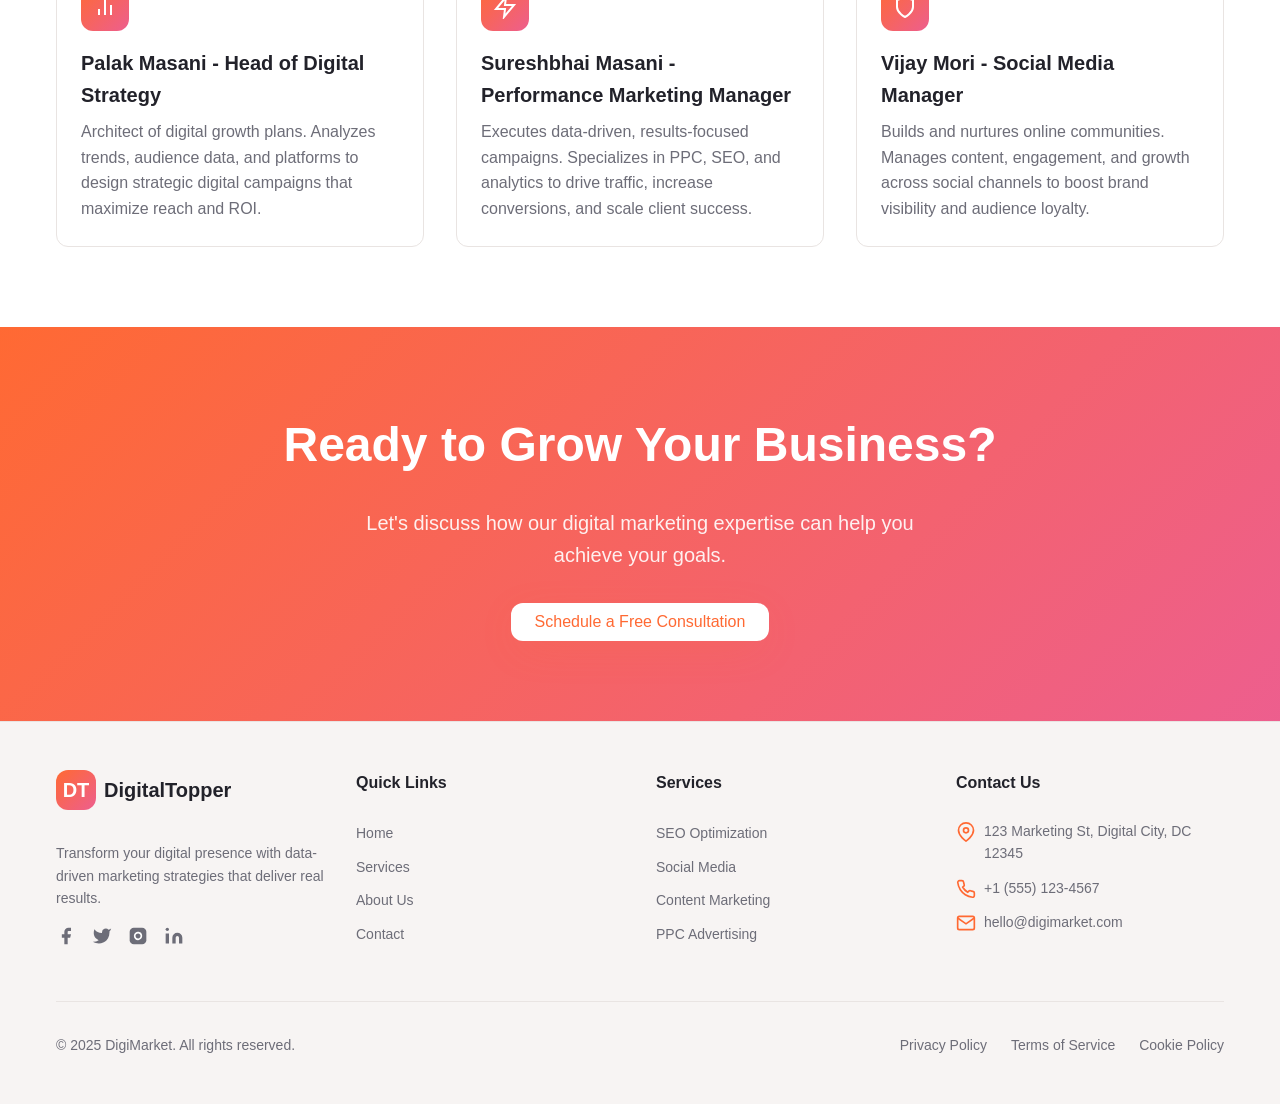
==== commit 36631322: "header change" ====
--- a/about.html
+++ b/about.html
@@ -15,9 +15,9 @@
                 <!-- Logo -->
                 <div class="logo">
                     <div class="logo-icon">
-                        <span>DM</span>
-                    </div>
-                    <span class="logo-text">DigiMarket</span>
+                        <span>DT</span>
+                    </div>
+                    <span class="logo-text">DigitalTopper</span>
                 </div>
 
                 <!-- Desktop Navigation -->
@@ -96,7 +96,7 @@
         <!-- Hero Section -->
         <section id="home" class="hero">
             <div class="hero-overlay"></div>
-            <div class="hero-image"></div>
+            <div class="hero-image2"></div>
             <div class="hero-content">
                 <h1 class="hero-title">About Digital Topper</h1>
                 <p class="hero-subtitle">At DigitalTopper, we specialize in turning clicks into loyal customers and strategy into measurable success by combining data-driven insights with creative digital marketing solutions tailored to your brand's unique goals.</p>
@@ -240,9 +240,9 @@
                 <div class="footer-col">
                     <div class="logo footer-logo">
                         <div class="logo-icon">
-                            <span>DM</span>
-                        </div>
-                        <span class="logo-text">DigiMarket</span>
+                            <span>DT</span>
+                        </div>
+                        <span class="logo-text">DigitalTopper</span>
                     </div>
                     <p class="footer-desc">Transform your digital presence with data-driven marketing strategies that deliver real results.</p>
                     <div class="social-links">
--- a/style.css
+++ b/style.css
@@ -327,6 +327,77 @@
     opacity: 0.2;
 }
 
+.hero-image2 {
+    position: absolute;
+    inset: 0;
+    background-image: url('https://plus.unsplash.com/premium_photo-1677087121017-b779a16ff921?q=80&w=1332&auto=format&fit=crop&ixlib=rb-4.1.0&ixid=M3wxMjA3fDB8MHxwaG90by1wYWdlfHx8fGVufDB8fHx8fA%3D%3D');
+    background-size: cover;
+    background-position: center;
+    opacity: 0.2;
+}
+
+.hero-image-contact {
+    position: absolute;
+    inset: 0;
+    background-image: url('https://images.unsplash.com/photo-1528747045269-390fe33c19f2?q=80&w=1170&auto=format&fit=crop&ixlib=rb-4.1.0&ixid=M3wxMjA3fDB8MHxwaG90by1wYWdlfHx8fGVufDB8fHx8fA%3D%3D');
+    background-size: cover;
+    background-position: center;
+    opacity: 0.2;
+}
+
+.hero-image-content {
+    position: absolute;
+    inset: 0;
+    background-image: url('https://images.unsplash.com/photo-1488190211105-8b0e65b80b4e?q=80&w=1170&auto=format&fit=crop&ixlib=rb-4.1.0&ixid=M3wxMjA3fDB8MHxwaG90by1wYWdlfHx8fGVufDB8fHx8fA%3D%3D');
+    background-size: cover;
+    background-position: center;
+    opacity: 0.2;
+}
+
+.hero-image-cookie {
+    position: absolute;
+    inset: 0;
+    background-image: url('https://plus.unsplash.com/premium_photo-1725384940713-45cdbbb49d94?q=80&w=1170&auto=format&fit=crop&ixlib=rb-4.1.0&ixid=M3wxMjA3fDB8MHxwaG90by1wYWdlfHx8fGVufDB8fHx8fA%3D%3D');
+    background-size: cover;
+    background-position: center;
+    opacity: 0.2;
+}
+
+.hero-image-portfolio {
+    position: absolute;
+    inset: 0;
+    background-image: url('https://images.unsplash.com/photo-1712640365578-fbdf50b55ddc?q=80&w=686&auto=format&fit=crop&ixlib=rb-4.1.0&ixid=M3wxMjA3fDB8MHxwaG90by1wYWdlfHx8fGVufDB8fHx8fA%3D%3D');
+    background-size: cover;
+    background-position: center;
+    opacity: 0.2;
+}
+
+.hero-image-seo1 {
+    position: absolute;
+    inset: 0;
+    background-image: url('https://images.unsplash.com/photo-1674027326254-88c960d8e561?q=80&w=1332&auto=format&fit=crop&ixlib=rb-4.1.0&ixid=M3wxMjA3fDB8MHxwaG90by1wYWdlfHx8fGVufDB8fHx8fA%3D%3D');
+    background-size: cover;
+    background-position: center;
+    opacity: 0.2;
+}
+
+.hero-image-seo2 {
+    position: absolute;
+    inset: 0;
+    background-image: url('https://plus.unsplash.com/premium_photo-1685283298465-e52e933a3312?q=80&w=1025&auto=format&fit=crop&ixlib=rb-4.1.0&ixid=M3wxMjA3fDB8MHxwaG90by1wYWdlfHx8fGVufDB8fHx8fA%3D%3D');
+    background-size: cover;
+    background-position: center;
+    opacity: 0.2;
+}
+.hero-image-terms {
+    position: absolute;
+    inset: 0;
+    background-image: url('https://images.unsplash.com/photo-1586856635275-af01918579ba?q=80&w=1170&auto=format&fit=crop&ixlib=rb-4.1.0&ixid=M3wxMjA3fDB8MHxwaG90by1wYWdlfHx8fGVufDB8fHx8fA%3D%3D');
+    background-size: cover;
+    background-position: center;
+    opacity: 0.2;
+}
+
 .hero-content {
     position: relative;
     max-width: 1200px;
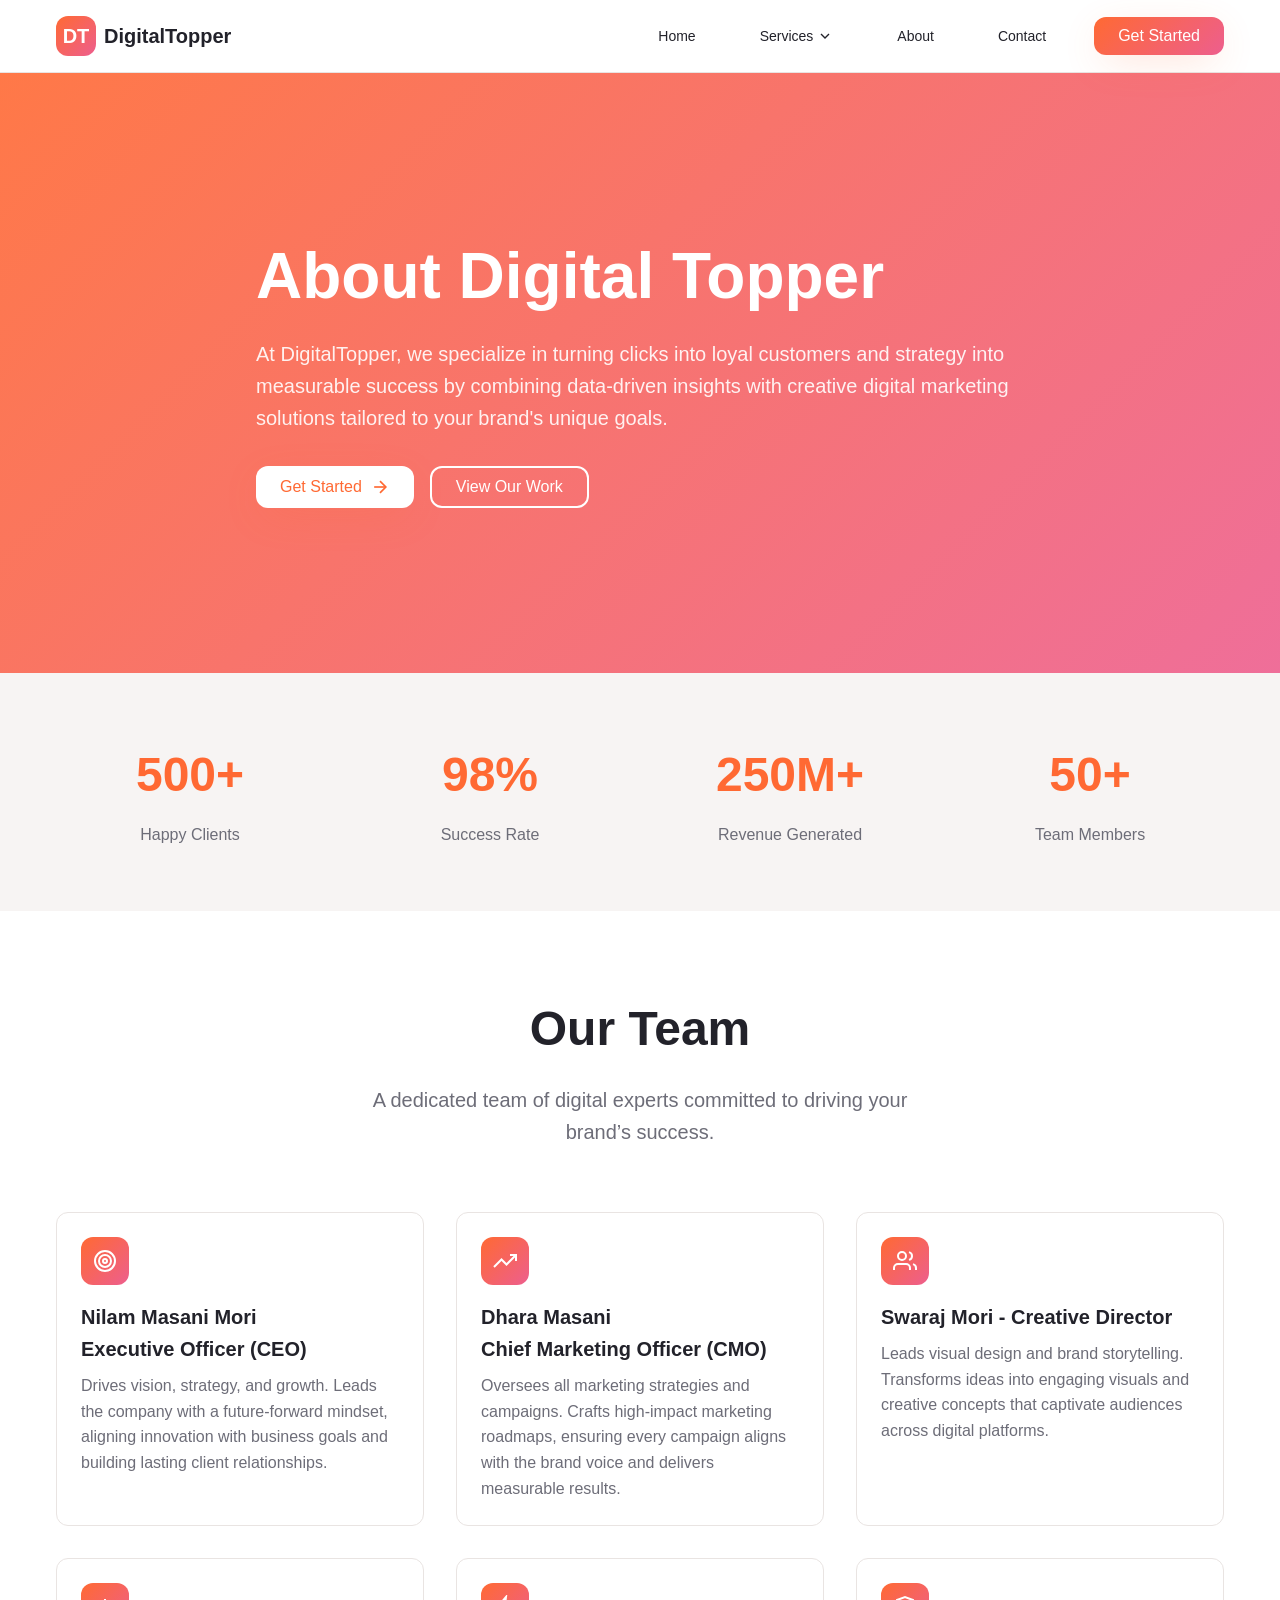
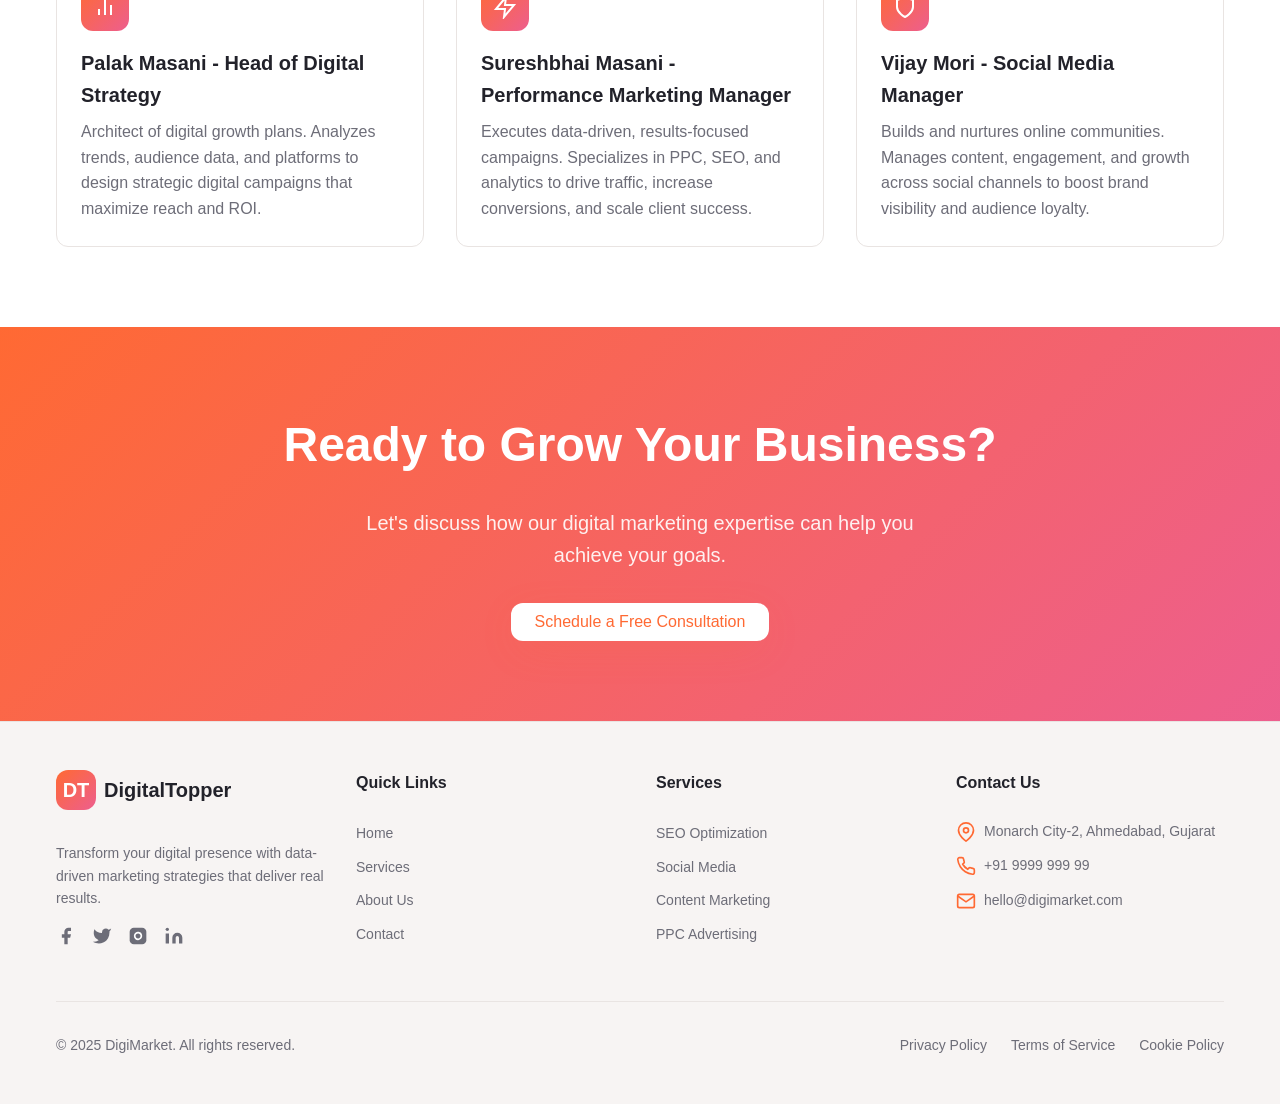
==== commit f54d2774: "many change" ====
--- a/about.html
+++ b/about.html
@@ -304,13 +304,13 @@
                                 <path d="M21 10c0 7-9 13-9 13s-9-6-9-13a9 9 0 0 1 18 0z"></path>
                                 <circle cx="12" cy="10" r="3"></circle>
                             </svg>
-                            <span>123 Marketing St, Digital City, DC 12345</span>
+                            <span>Monarch City-2, Ahmedabad, Gujarat</span>
                         </li>
                         <li>
                             <svg width="20" height="20" viewBox="0 0 24 24" fill="none" stroke="currentColor" stroke-width="2">
                                 <path d="M22 16.92v3a2 2 0 0 1-2.18 2 19.79 19.79 0 0 1-8.63-3.07 19.5 19.5 0 0 1-6-6 19.79 19.79 0 0 1-3.07-8.67A2 2 0 0 1 4.11 2h3a2 2 0 0 1 2 1.72 12.84 12.84 0 0 0 .7 2.81 2 2 0 0 1-.45 2.11L8.09 9.91a16 16 0 0 0 6 6l1.27-1.27a2 2 0 0 1 2.11-.45 12.84 12.84 0 0 0 2.81.7A2 2 0 0 1 22 16.92z"></path>
                             </svg>
-                            <span>+1 (555) 123-4567</span>
+                            <span>+91 9999 999 99</span>
                         </li>
                         <li>
                             <svg width="20" height="20" viewBox="0 0 24 24" fill="none" stroke="currentColor" stroke-width="2">
--- a/style.css
+++ b/style.css
@@ -750,3 +750,199 @@
         font-size: 3rem;
     }
 }
+
+
+
+
+/* Contact Us Section */
+.services-dm {
+  width: 90%;
+  max-width: 1000px;
+  margin: 50px auto;
+  display: flex;
+  flex-direction: column;
+  gap: 25px;
+}
+
+/* Individual Card */
+.service-dm {
+  display: flex;
+  align-items: center;
+  background: #fff;
+  border-radius: 20px;
+  padding: 20px 25px;
+  box-shadow: 0 8px 20px rgba(0,0,0,0.05);
+  transition: all 0.3s ease;
+}
+
+.service-dm:hover {
+  transform: translateY(-5px);
+  box-shadow: 0 10px 25px rgba(0,0,0,0.1);
+}
+
+/* Icon */
+.icon-dm {
+  background: linear-gradient(135deg, #ff7b72, #ff4f81);
+  color: white;
+  font-size: 28px;
+  padding: 18px;
+  border-radius: 15px;
+  margin-right: 25px;
+  display: flex;
+  align-items: center;
+  justify-content: center;
+}
+
+/* Text Content */
+.content-dm h3 {
+  font-size: 20px;
+  margin: 0 0 10px 0;
+  color: #222;
+}
+
+.content-dm p {
+  margin: 0;
+  color: #555;
+  line-height: 1.5;
+}
+
+/* Section Container */
+.services-cm {
+  width: 90%;
+  max-width: 1000px;
+  margin: 50px auto;
+  display: flex;
+  flex-direction: column;
+  gap: 25px;
+}
+
+/* Individual Card */
+.service-cm {
+  display: flex;
+  align-items: center;
+  background: #fff;
+  border-radius: 20px;
+  padding: 20px 25px;
+  box-shadow: 0 8px 20px rgba(0,0,0,0.05);
+  transition: all 0.3s ease;
+}
+
+.service-cm:hover {
+  transform: translateY(-5px);
+  box-shadow: 0 10px 25px rgba(0,0,0,0.1);
+}
+
+/* Icon */
+.icon-cm {
+  background: linear-gradient(135deg, #ff7b72, #ff4f81);
+  color: white;
+  font-size: 28px;
+  padding: 18px;
+  border-radius: 15px;
+  margin-right: 25px;
+  display: flex;
+  align-items: center;
+  justify-content: center;
+}
+
+/* Text Content */
+.content-cm h3 {
+  font-size: 20px;
+  margin: 0 0 10px 0;
+  color: #222;
+}
+
+.content-cm p {
+  margin: 0;
+  color: #555;
+  line-height: 1.5;
+}
+
+/* Responsive */
+@media (max-width: 600px) {
+  .service-cm {
+    flex-direction: column;
+    align-items: flex-start;
+    text-align: left;
+  }
+
+  .icon-cm {
+    margin-right: 0;
+    margin-bottom: 15px;
+  }
+}
+
+/* Section Container */
+.services-ppc {
+  display: grid;
+  grid-template-columns: repeat(5, 1fr);
+  gap: 25px;
+  width: 95%;
+  max-width: 1400px;
+  margin: 50px auto;
+  padding: 20px 0;
+}
+
+/* Individual Service Box */
+.service-ppc {
+  background: #fff;
+  border: 1px solid #eee;
+  border-radius: 15px;
+  padding: 30px 20px;
+  text-align: left;
+  box-shadow: 0 4px 12px rgba(0,0,0,0.05);
+  transition: all 0.3s ease;
+}
+
+.service-ppc:hover {
+  transform: translateY(-5px);
+  box-shadow: 0 8px 18px rgba(0,0,0,0.08);
+}
+
+/* Icon Style */
+.icon-ppc {
+  width: 50px;
+  height: 50px;
+  background: linear-gradient(135deg, #ff7b72, #ff4f81);
+  border-radius: 12px;
+  color: #fff;
+  font-size: 26px;
+  display: flex;
+  align-items: center;
+  justify-content: center;
+  margin-bottom: 15px;
+}
+
+/* Title and Text */
+.service-ppc h3 {
+  font-size: 18px;
+  color: #111;
+  margin: 0 0 10px;
+  font-weight: 600;
+}
+
+.service-ppc p {
+  font-size: 15px;
+  color: #555;
+  line-height: 1.5;
+  margin: 0;
+}
+
+/* Responsive Adjustments */
+@media (max-width: 1200px) {
+  .services-ppc {
+    grid-template-columns: repeat(3, 1fr);
+  }
+}
+
+@media (max-width: 800px) {
+  .services-ppc {
+    grid-template-columns: repeat(2, 1fr);
+  }
+}
+
+@media (max-width: 500px) {
+  .services-ppc {
+    grid-template-columns: 1fr;
+  }
+}
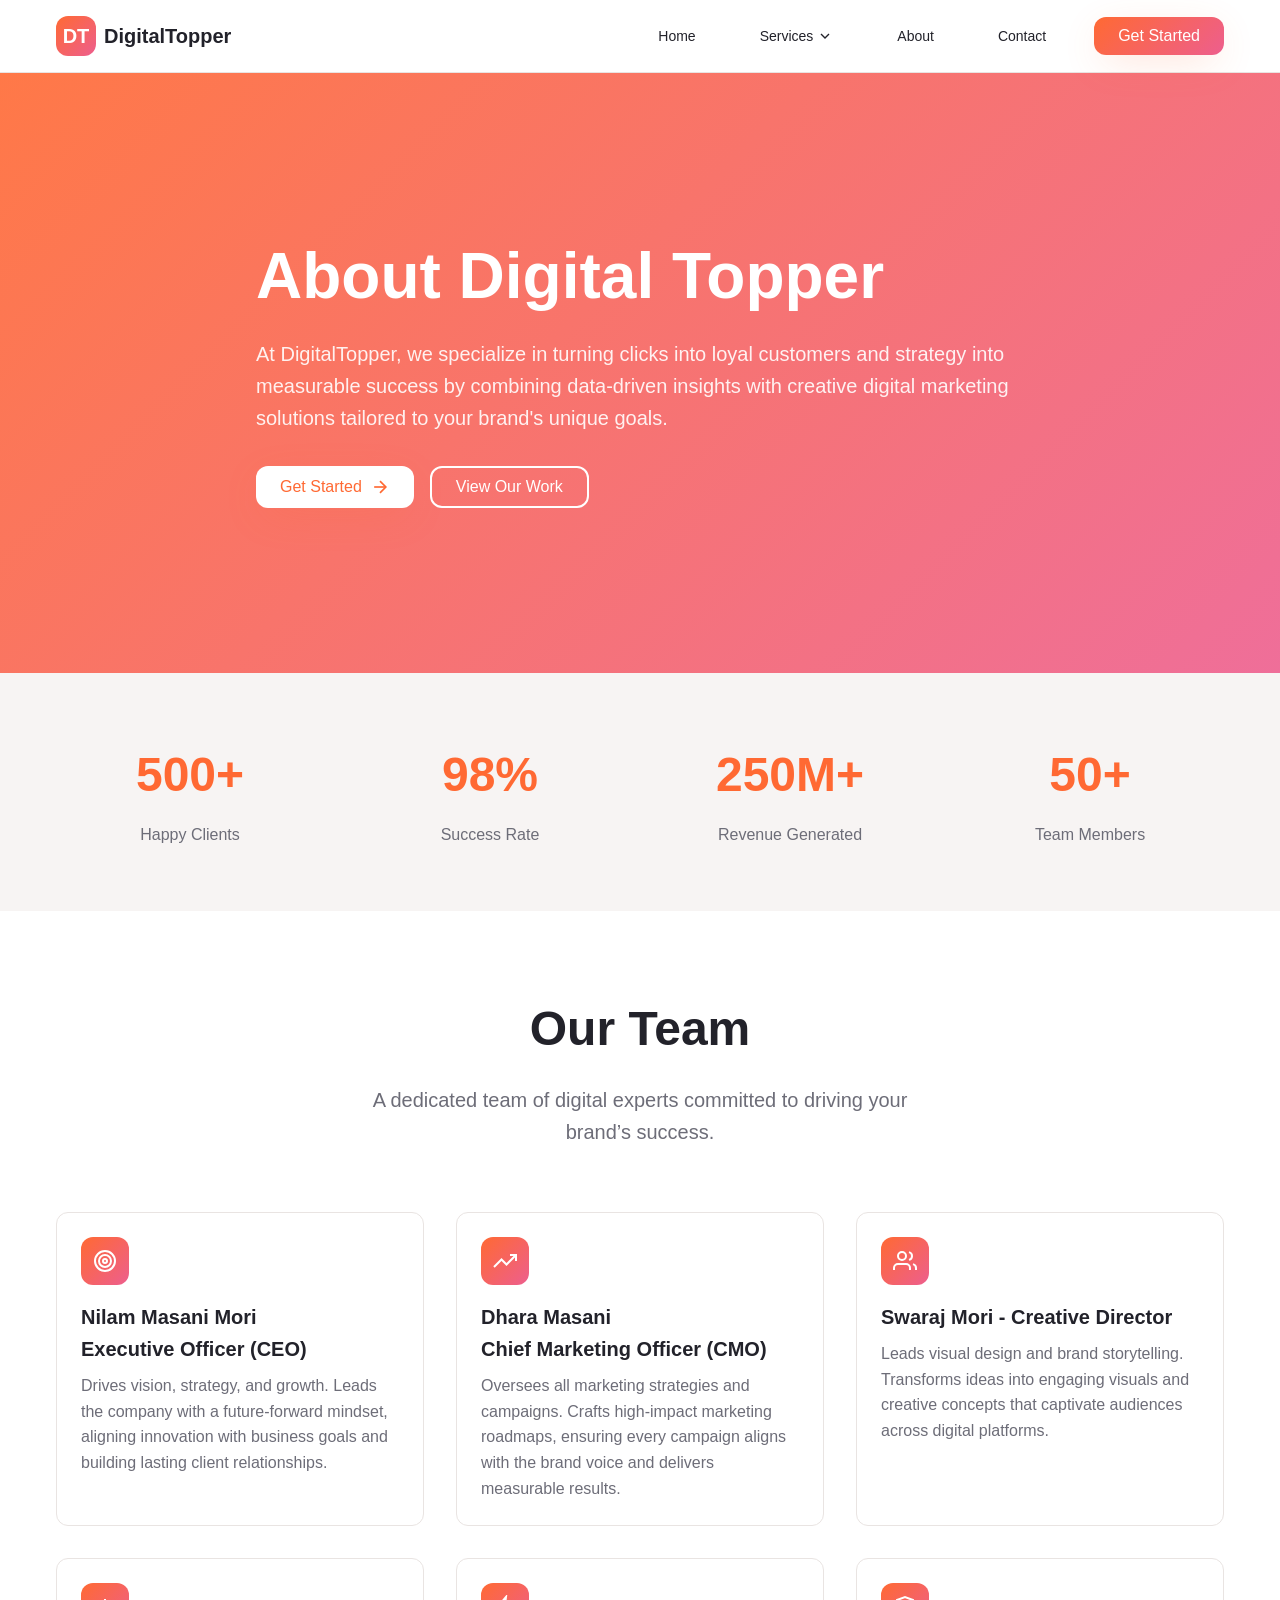
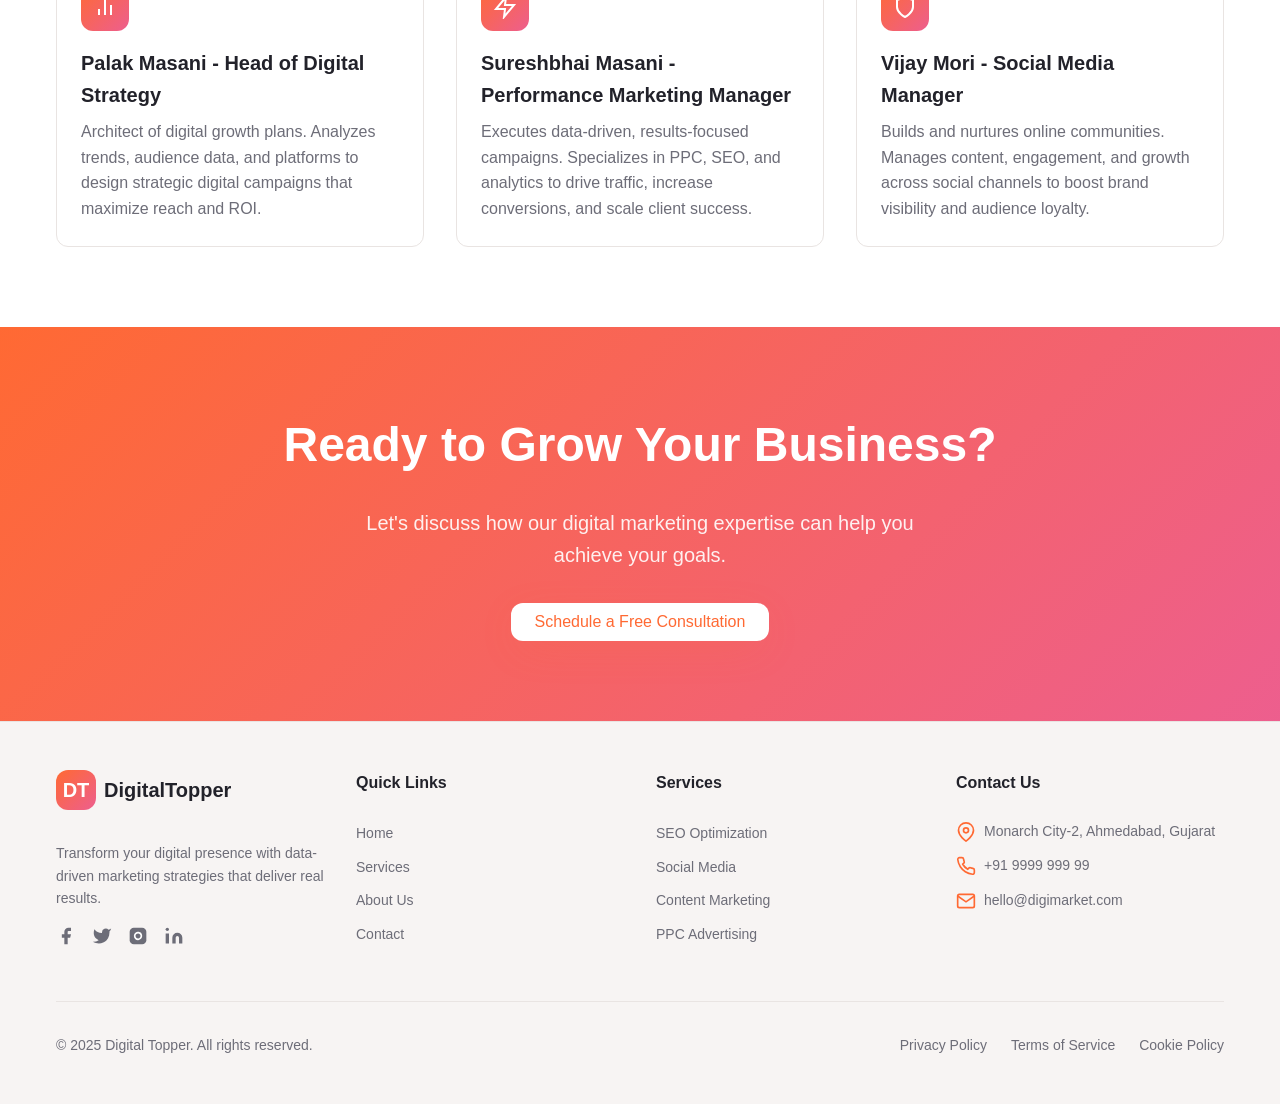
==== commit 3e8a94d5: "files" ====
--- a/about.html
+++ b/about.html
@@ -324,7 +324,7 @@
             </div>
 
             <div class="footer-bottom">
-                <p class="footer-copyright">© 2025 DigiMarket. All rights reserved.</p>
+                <p class="footer-copyright">© 2025 Digital Topper. All rights reserved.</p>
                 <div class="footer-legal">
                     <a href="#">Privacy Policy</a>
                     <a href="#">Terms of Service</a>
